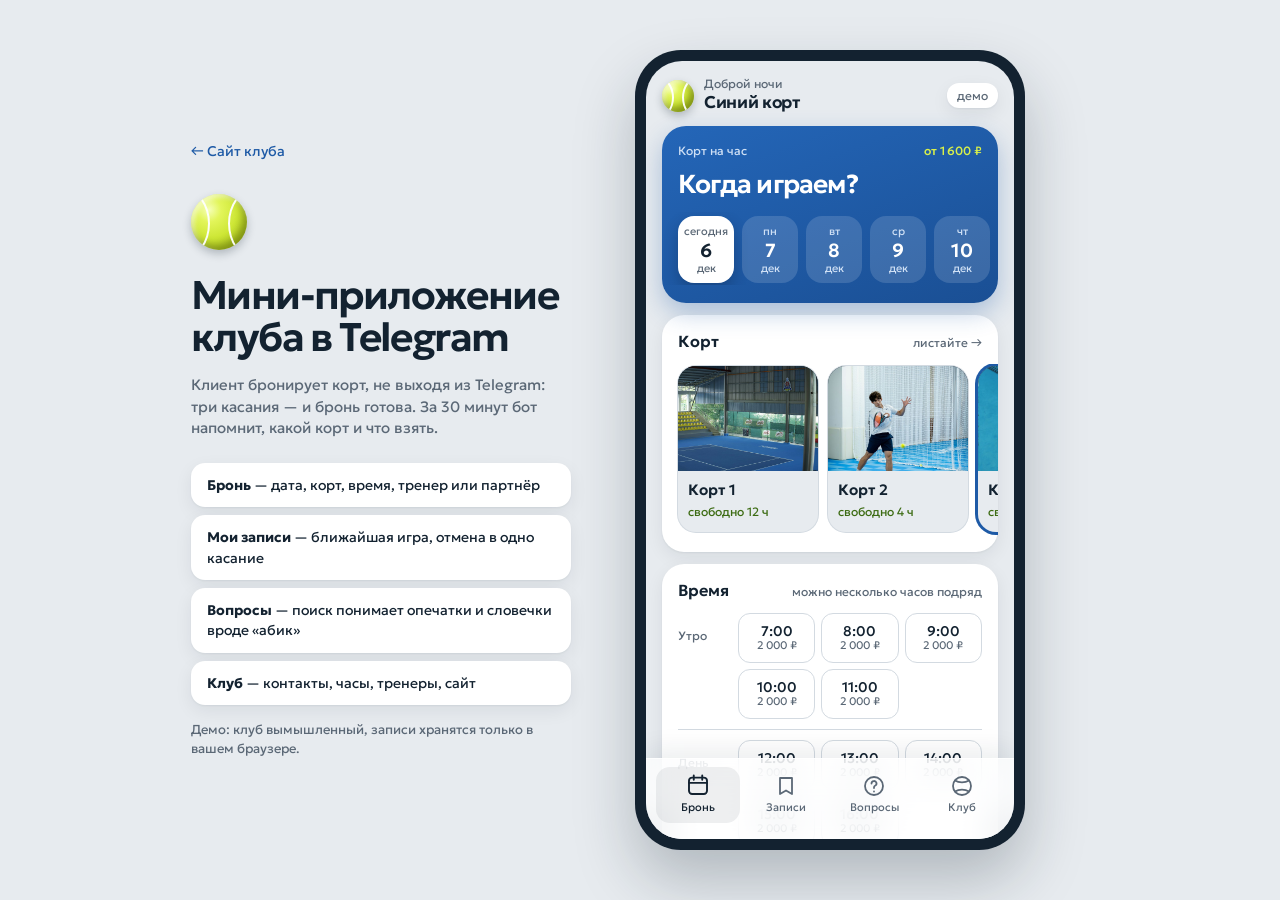
==== app/index.html @ 233acbbf "Мини-приложение: ровные отступы, окна внутри приложения Co-Authored-By: Claude Opus 5.5 <noreply@ant" ====
<!doctype html>
<html lang="ru">
<head>
<meta charset="utf-8">
<meta name="viewport" content="width=device-width, initial-scale=1, viewport-fit=cover">
<title>Синий корт — мини-приложение (демо)</title>
<meta name="description" content="Мини-приложение теннисного клуба в Telegram: бронь корта, мои записи, ответы на вопросы, контакты.">
<link rel="icon" href="../img/favicon.svg" type="image/svg+xml">
<link rel="preconnect" href="https://fonts.googleapis.com"><link rel="preconnect" href="https://fonts.gstatic.com" crossorigin>
<link href="https://fonts.googleapis.com/css2?family=Geologica:wght@300;400;500;600&display=swap" rel="stylesheet">
<link rel="stylesheet" href="app.css?v=4">
<script src="https://telegram.org/js/telegram-web-app.js?59"></script>
</head>
<body>
<aside class="side" aria-label="О мини-приложении">
  <a class="back" href="../index.html">← Сайт клуба</a>
  <i class="tball" aria-hidden="true"></i>
  <h1>Мини-приложение клуба в Telegram</h1>
  <p>Клиент бронирует корт, не выходя из Telegram: три касания — и бронь готова. За 30 минут бот напомнит, какой корт и что взять.</p>
  <ul>
    <li><b>Бронь</b> — дата, корт, время, тренер или партнёр</li>
    <li><b>Мои записи</b> — ближайшая игра, отмена в одно касание</li>
    <li><b>Вопросы</b> — поиск понимает опечатки и словечки вроде «абик»</li>
    <li><b>Клуб</b> — контакты, часы, тренеры, сайт</li>
  </ul>
  <p class="note">Демо: клуб вымышленный, записи хранятся только в вашем браузере.</p>
</aside>

<div class="phone">
  <div class="app" id="app">
    <div class="scroll" id="scroll">
      <header class="top">
        <div class="hi"><i class="tball" aria-hidden="true"></i><div><small id="hello">Добрый день</small><b>Синий корт</b></div></div>
        <span class="demo-tag" id="demoTag">демо</span>
      </header>

      <section class="screen" id="s-book">
        <div class="court-card" id="hero">
          <div class="cc-top"><span class="cc-k">Корт на час</span><span class="cc-v" id="heroPrice"></span></div>
          <h2>Когда играем?</h2>
          <div class="days" id="days"></div>
        </div>
        <div class="block"><div class="bl"><span>Корт</span><span class="bl-r" id="courtNote"></span></div><div class="courts" id="courts"></div></div>
        <div class="block"><div class="bl"><span>Время</span><span class="bl-r">можно несколько часов подряд</span></div><div id="slots"></div></div>
        <div class="block"><div class="bl"><span>Как играем</span></div>
          <div class="seg" id="mode"><button type="button" class="on" data-m="solo">Только корт</button><button type="button" data-m="coach">С тренером</button><button type="button" data-m="partner">Партнёр</button></div>
          <p class="mode-note" id="modeNote"></p>
          <div class="coaches" id="coaches" hidden></div>
        </div>
        <div class="sumbar" id="sumbar"></div>
      </section>

      <section class="screen" id="s-my" hidden>
        <h2 class="h">Мои записи</h2>
        <div id="next"></div>
        <div id="myList"></div>
      </section>

      <section class="screen" id="s-faq" hidden>
        <h2 class="h">Вопросы</h2>
        <label class="search"><svg viewBox="0 0 24 24" aria-hidden="true"><circle cx="10.5" cy="10.5" r="6.5"/><path d="m15.5 15.5 5 5"/></svg><input id="q" type="search" placeholder="Например: абик, душ, ребёнку 6 лет" autocomplete="off" aria-label="Поиск по вопросам"></label>
        <div class="hints" id="hints"></div>
        <div id="answers"></div>
      </section>

      <section class="screen" id="s-club" hidden>
        <div class="club-hero"><img src="../img/hall.jpg" alt="Крытый корт клуба" loading="lazy"><div><b>Синий корт</b><span>4 крытых хардовых корта</span></div></div>
        <div class="open-now" id="openNow"></div>
        <div class="links" id="links"></div>
        <h3 class="sub">Тренеры</h3>
        <div class="crew" id="crew"></div>
        <a class="dev" href="https://t.me/isthisthedaggr" target="_blank" rel="noopener"><i class="tball" aria-hidden="true"></i><span><b>Хотите такое приложение для своего клуба?</b>Сделаю сайт, бота и мини-приложение — @isthisthedaggr</span></a>
      </section>
    </div>

    <nav class="tabs" aria-label="Разделы">
      <button type="button" class="on" data-s="book"><svg viewBox="0 0 24 24"><rect x="3.5" y="5" width="17" height="15.5" rx="3"/><path d="M3.5 10h17M8 3v4M16 3v4"/></svg><span>Бронь</span></button>
      <button type="button" data-s="my"><svg viewBox="0 0 24 24"><path d="M6 4h12v16l-6-3.5L6 20z"/></svg><span>Записи</span><b id="cnt" hidden>0</b></button>
      <button type="button" data-s="faq"><svg viewBox="0 0 24 24"><circle cx="12" cy="12" r="9"/><path d="M9.5 9.5a2.5 2.5 0 1 1 3.5 2.3c-.6.3-1 .9-1 1.6V14M12 17.5v.01"/></svg><span>Вопросы</span></button>
      <button type="button" data-s="club"><svg viewBox="0 0 24 24"><circle cx="12" cy="12" r="9"/><path d="M5 6.5c4 2.5 10 2.5 14 0M5 17.5c4-2.5 10-2.5 14 0"/></svg><span>Клуб</span></button>
    </nav>
  </div>
</div>
<div id="layer"></div>
<script src="../js/data.js?v=25"></script>
<script src="faq.js?v=3"></script>
<script src="app.js?v=4"></script>
</body>
</html>
---- app/app.css ----
/* «Синий корт» — мини-приложение Telegram. Отступы: 8 12 16 24 32 */
:root{--bg:#E7EBEF;--card:#fff;--navy:#132230;--navy2:#1B2E3F;--court:#1E5AA6;--court2:#2C6FC2;--ball:#D8F04A;--mute:#5B6876;--line:#D3DAE1;--hl:#D7E7FB;
  --sh:0 1px 2px rgba(19,34,48,.06),0 6px 18px rgba(19,34,48,.07);--ease:cubic-bezier(.2,.7,.2,1)}
*{box-sizing:border-box;margin:0}
[hidden]{display:none!important}
html,body{height:100%}
body{background:var(--bg);color:var(--navy);font:400 15px/1.45 'Geologica',system-ui,sans-serif;-webkit-font-smoothing:antialiased;-webkit-tap-highlight-color:transparent;overflow:hidden}
button,input{font:inherit;color:inherit}
button{cursor:pointer}
a{color:inherit;text-decoration:none}
:root:not(.kbd) :focus{outline:none}
:focus-visible{outline:2px solid var(--court);outline-offset:2px}

.tball{position:relative;display:inline-block;width:32px;height:32px;border-radius:50%;flex:none;overflow:hidden;
  background:radial-gradient(circle at 32% 28%,#F6FFB8 0,#E2F55A 22%,#CDE635 52%,#A9C21C 82%,#8DA412 100%);
  box-shadow:inset -4px -5px 7px rgba(60,70,0,.38),inset 3px 3px 5px rgba(255,255,255,.6),0 4px 8px rgba(19,34,48,.25)}
.tball:before,.tball:after{content:"";position:absolute;top:-8%;width:84%;height:116%;border:2px solid rgba(255,255,255,.95);border-radius:50%}
.tball:before{left:-58%}.tball:after{right:-58%}

/* каркас: прокручивается середина, панель всегда прижата к низу */
.side{display:none}
.phone{height:100%}
.app{position:relative;display:flex;flex-direction:column;height:100%;max-width:560px;margin:0 auto;background:var(--bg);overflow:hidden}
.scroll{flex:1;overflow-y:auto;overflow-x:hidden;padding:0 16px 120px;scrollbar-width:none;overscroll-behavior:contain}
.scroll::-webkit-scrollbar{display:none}
@media (min-width:860px){
  body{display:flex;justify-content:center;align-items:center;gap:64px;padding:24px;overflow:auto}
  .side{display:block;max-width:380px}
  .side .back{display:block;width:max-content;font-size:14px;color:var(--court);margin-bottom:32px}
  .side .tball{display:block;width:56px;height:56px;margin-bottom:24px}
  .side h1{font:600 40px/1.05 'Geologica';letter-spacing:-.04em}
  .side p{color:var(--mute);margin-top:16px}
  .side ul{list-style:none;padding:0;margin-top:24px;display:grid;gap:8px}
  .side li{background:#fff;border-radius:14px;padding:12px 16px;box-shadow:var(--sh);font-size:14px}
  .side .note{font-size:13px}
  .phone{flex:none;width:390px;height:min(800px,calc(100vh - 48px));border-radius:46px;background:var(--navy);padding:11px;box-shadow:0 30px 60px rgba(19,34,48,.25)}
  .app{border-radius:36px}
}

.top{display:flex;justify-content:space-between;align-items:center;padding:16px 0 12px}
.hi{display:flex;gap:10px;align-items:center}
.hi small{display:block;font-size:12px;color:var(--mute);line-height:1.2}
.hi b{font:600 17px 'Geologica';letter-spacing:-.02em}
.demo-tag{font-size:12px;padding:4px 10px;border-radius:12px;background:#fff;color:var(--mute);box-shadow:var(--sh)}
.h{font:600 28px/1.1 'Geologica';letter-spacing:-.03em;margin:4px 0 16px}
.sub{font:600 18px 'Geologica';margin:24px 0 12px}
.screen{animation:in .35s var(--ease)}
@keyframes in{from{opacity:0;transform:translateY(10px)}to{opacity:1;transform:none}}

/* первая карточка — как корт сверху: синий хард, белые линии */
.court-card{position:relative;overflow:hidden;border-radius:24px;padding:16px 16px 18px;color:#fff;margin-bottom:12px;
  background:linear-gradient(160deg,#2466B8,#1A4F94);box-shadow:0 10px 24px rgba(30,90,166,.3)}
.court-card:before{content:"";position:absolute;inset:10px;border:2px solid rgba(255,255,255,.55);border-radius:6px;pointer-events:none}
.court-card:after{content:"";position:absolute;left:10px;right:10px;top:50%;border-top:2px dashed rgba(255,255,255,.35);pointer-events:none}
.court-card>*{position:relative}
.cc-top{display:flex;justify-content:space-between;align-items:center;padding:4px 6px 0;font-size:12px;color:#CFE0F5}
.cc-v{font-weight:500;color:var(--ball)}
.court-card h2{font:600 26px/1.1 'Geologica';letter-spacing:-.03em;margin:10px 6px 14px}
.days{display:flex;gap:8px;overflow-x:auto;scrollbar-width:none;margin:0 -16px;padding:4px 16px 2px;scroll-snap-type:x mandatory}
.days::-webkit-scrollbar{display:none}
.days button{flex:none;scroll-snap-align:start;width:56px;padding:9px 0;border:0;border-radius:16px;background:rgba(255,255,255,.14);color:#fff;display:flex;flex-direction:column;align-items:center;line-height:1.15;transition:background .25s,color .25s,transform .25s var(--ease)}
.days button small{font-size:11px;color:#CFE0F5}
.days button b{font:600 19px 'Geologica'}
.days button.on{background:#fff;color:var(--navy);box-shadow:0 6px 14px rgba(10,30,60,.3)}.days button.on small{color:var(--mute)}
.days button:active{transform:scale(.94)}

.block{background:var(--card);border-radius:22px;padding:16px;box-shadow:var(--sh);margin-bottom:12px}
.bl{font-size:13px;color:var(--mute);margin-bottom:12px;display:flex;justify-content:space-between;gap:8px;align-items:baseline}
.bl>span:first-child{font:600 16px 'Geologica';color:var(--navy)}
.bl-r{font-size:12px;text-align:right}
.courts{display:flex;gap:10px;overflow-x:auto;scrollbar-width:none;margin:0 -16px;padding:2px 16px 4px;scroll-snap-type:x mandatory}
.courts::-webkit-scrollbar{display:none}
.courts button{flex:0 0 46%;scroll-snap-align:start;position:relative;border:0;padding:0;border-radius:18px;overflow:hidden;background:var(--bg);text-align:left;box-shadow:0 0 0 1px var(--line);transition:box-shadow .25s,transform .25s var(--ease)}
.courts button:active{transform:scale(.97)}
.courts button.on{box-shadow:0 0 0 3px var(--court)}
.courts button[disabled]{opacity:.5}
.courts .ph{display:block;aspect-ratio:4/3;background:#123 center 30%/cover}
.courts .in{display:block;padding:8px 10px 10px}
.courts b{display:block;font-weight:600;font-size:15px}
.courts small{font-size:12px;color:#3C6B12;white-space:nowrap}
.courts button[disabled] small{color:var(--mute)}
.courts .chk{position:absolute;top:8px;right:8px;width:24px;height:24px;border-radius:50%;background:var(--court);color:#fff;display:grid;place-items:center;font-size:13px;opacity:0;transform:scale(.6);transition:opacity .25s,transform .25s var(--ease)}
.courts button.on .chk{opacity:1;transform:none}
/* время: три части дня */
.part{display:grid;grid-template-columns:52px minmax(0,1fr);gap:8px;align-items:start;padding:10px 0;border-top:1px solid var(--line)}
.part:first-child{border-top:0;padding-top:0}
.part>span{font-size:12px;color:var(--mute);padding-top:14px}
.slots{display:grid;grid-template-columns:repeat(3,minmax(0,1fr));gap:6px}
.slots button{height:50px;border:1px solid var(--line);border-radius:12px;background:#fff;display:flex;flex-direction:column;align-items:center;justify-content:center;font-weight:500;font-size:14px;line-height:1.15;transition:background .2s,color .2s,transform .2s var(--ease)}
.slots button small{font-size:11px;font-weight:400;color:var(--mute)}
.slots button:active{transform:scale(.95)}
.slots button.on{background:var(--court);border-color:var(--court);color:#fff}.slots button.on small{color:#D7E1EA}
.slots button[disabled]{background:repeating-linear-gradient(135deg,#EDF0F3 0 5px,#E3E8ED 5px 10px);border-color:transparent;color:#99A4AF}
.slots button[disabled] small{color:#99A4AF}
.empty{padding:16px;border:2px dashed #C3CCD5;border-radius:16px;color:var(--mute);text-align:center;font-size:14px}
.seg{display:flex;gap:4px;padding:4px;background:var(--bg);border-radius:14px}
.seg button{flex:1;min-width:0;border:0;background:none;padding:10px 4px;border-radius:10px;font-size:14px;transition:background .25s,color .25s}
.seg button.on{background:var(--navy);color:#fff}
.mode-note{font-size:13px;color:var(--mute);margin-top:10px}
.coaches{display:grid;gap:8px;margin-top:12px}
.coaches button{display:flex;gap:10px;align-items:center;padding:8px;border:1px solid var(--line);border-radius:14px;background:#fff;text-align:left;transition:border-color .2s,background .2s}
.coaches button.on{border-color:var(--court);background:#EFF4FB}
.coaches .av{width:44px;height:44px;border-radius:50%;background:#123 center 15%/cover;flex:none}
.coaches b{display:block;font-weight:500;font-size:14px}
.coaches small{display:block;font-size:12px;color:var(--mute);line-height:1.3}

/* итог над панелью */
.sumbar{position:sticky;bottom:12px;z-index:4;display:flex;align-items:center;justify-content:space-between;gap:12px;background:var(--navy);color:#fff;border-radius:22px;padding:10px 10px 10px 16px;box-shadow:0 10px 30px rgba(19,34,48,.3);animation:in .3s var(--ease)}
.sumbar small{display:block;font-size:12px;color:#AFC2D4}
.sumbar b{font:600 20px/1.1 'Geologica'}
.sumbar.off{background:#fff;color:var(--mute);box-shadow:var(--sh)}
.sumbar.off b{font-size:15px;font-weight:500;color:var(--navy)}
.btn{display:inline-flex;align-items:center;justify-content:center;gap:10px;min-height:48px;padding:0 20px;border:0;border-radius:30px;font-weight:500;font-size:15px;text-align:center;transition:transform .25s var(--ease),box-shadow .25s}
.btn:active{transform:scale(.96)}
.btn.ball{background:var(--ball);color:var(--navy)}
.btn.navy{background:var(--navy);color:#fff}
.btn.plain{background:var(--bg);color:var(--navy)}
.btn.wide{width:100%}

/* мои записи */
.next{position:relative;overflow:hidden;border-radius:24px;padding:18px;margin-bottom:16px;background:var(--navy);color:#fff}
.next .tball{position:absolute;right:16px;top:16px;width:44px;height:44px}
.next small{color:#AFC2D4;font-size:12px}
.next b{display:block;font:600 34px/1 'Geologica';letter-spacing:-.03em;margin:6px 0 8px;color:var(--ball)}
.next p{font-size:14px;color:#D7E1EA}
.bk{background:#fff;border-radius:20px;padding:16px;box-shadow:var(--sh);margin-bottom:12px;animation:in .35s var(--ease)}
.bk .tag{display:inline-block;font-size:12px;padding:3px 10px;border-radius:10px;background:#E5EEF9;color:var(--court);margin-bottom:6px}
.bk b{display:block;font:600 18px/1.2 'Geologica'}
.bk small{display:block;color:var(--mute);font-size:13px}
.bk .row{display:flex;gap:8px;margin-top:12px;flex-wrap:wrap}
.bk .row .btn{flex:1;min-height:42px;font-size:14px;padding:0 14px}
.rem{display:flex;align-items:center;gap:8px;margin-top:10px;font-size:13px;color:#3C6B12}
.rem:before{content:"";width:8px;height:8px;border-radius:50%;background:#7BC043}

/* вопросы */
.search{display:flex;align-items:center;gap:10px;background:#fff;border-radius:16px;padding:0 14px;box-shadow:var(--sh)}
.search svg{width:20px;height:20px;stroke:var(--mute);fill:none;stroke-width:2;flex:none}
.search input{flex:1;min-width:0;border:0;background:none;padding:14px 0;font-size:16px;outline:none}
.hints{display:flex;flex-wrap:wrap;gap:6px;margin:12px 0}
.hints button{border:0;background:#fff;border-radius:16px;padding:7px 12px;font-size:13px;box-shadow:var(--sh)}
.qa{background:#fff;border-radius:16px;box-shadow:var(--sh);margin-bottom:8px;overflow:hidden;animation:in .3s var(--ease)}
.qa button{width:100%;display:flex;justify-content:space-between;gap:12px;align-items:center;padding:14px 16px;border:0;background:none;text-align:left;font-size:15px;font-weight:500}
.qa button i{width:28px;height:28px;border-radius:50%;background:var(--navy);flex:none;position:relative;transition:transform .35s var(--ease),background .3s}
.qa button i:before,.qa button i:after{content:"";position:absolute;left:9px;right:9px;top:13px;height:2px;background:#fff;border-radius:2px;transition:transform .35s var(--ease)}
.qa button i:after{transform:rotate(90deg)}
.qa.open button i{background:var(--court);transform:rotate(180deg)}.qa.open button i:after{transform:none}
.qa .a{display:grid;grid-template-rows:0fr;transition:grid-template-rows .35s var(--ease)}
.qa.open .a{grid-template-rows:1fr}
.qa .a>div{overflow:hidden}
.qa .a p{padding:0 16px 14px;color:var(--mute);font-size:14px}
.qa mark{background:var(--hl);color:var(--court);border-radius:4px;padding:0 2px}
.found{font-size:13px;color:var(--mute);margin:4px 0 10px}
.cat{font-size:12px;color:var(--mute);margin:16px 0 8px}

/* клуб */
.club-hero{position:relative;border-radius:24px;overflow:hidden;margin:4px 0 12px;aspect-ratio:16/10;background:#123}
.club-hero img{width:100%;height:100%;object-fit:cover;display:block}
.club-hero div{position:absolute;left:0;right:0;bottom:0;padding:40px 16px 14px;background:linear-gradient(transparent,rgba(10,22,34,.85));color:#fff}
.club-hero b{display:block;font:600 24px 'Geologica'}
.club-hero span{font-size:13px;color:#D7E1EA}
.open-now{display:flex;align-items:center;gap:10px;background:#fff;border-radius:16px;padding:12px 14px;box-shadow:var(--sh);margin-bottom:12px;font-size:14px}
.open-now i{width:10px;height:10px;border-radius:50%;background:#7BC043;box-shadow:0 0 0 4px #E3F1D5;flex:none}
.open-now.closed i{background:#E8A33D;box-shadow:0 0 0 4px #FBEBD3}
.links{display:grid;grid-template-columns:1fr 1fr;gap:8px}
.links a,.links button{display:flex;flex-direction:column;gap:8px;align-items:flex-start;padding:14px;border:0;border-radius:18px;background:#fff;box-shadow:var(--sh);text-align:left;font-size:14px;transition:transform .25s var(--ease)}
.links a:active,.links button:active{transform:scale(.97)}
.links svg{width:36px;height:36px;padding:8px;border-radius:12px;background:var(--bg);stroke:var(--court);fill:none;stroke-width:1.8;stroke-linecap:round;stroke-linejoin:round}
.links b{font-weight:500}
.links small{display:block;font-size:12px;color:var(--mute);line-height:1.3}
.links .wide{grid-column:1/-1;flex-direction:row;align-items:center}
.crew{display:flex;gap:10px;overflow-x:auto;scrollbar-width:none;margin:0 -16px;padding:2px 16px 4px}
.crew::-webkit-scrollbar{display:none}
.crew div{flex:0 0 132px;background:#fff;border-radius:18px;overflow:hidden;box-shadow:var(--sh)}
.crew span{display:block;aspect-ratio:1;background:#123 center 15%/cover}
.crew b{display:block;font-size:13px;font-weight:500;padding:8px 10px 0;line-height:1.25}
.crew small{display:block;font-size:11px;color:var(--mute);padding:2px 10px 10px;line-height:1.3}
.dev{display:flex;gap:12px;align-items:center;margin-top:16px;padding:14px;border-radius:18px;background:var(--navy);color:#fff;font-size:13px;color:#D7E1EA}
.dev b{display:block;color:#fff;font-size:14px;font-weight:500;margin-bottom:2px}
.dev .tball{width:40px;height:40px}

/* нижняя панель: стекло, прижата к низу */
.tabs{position:absolute;left:0;right:0;bottom:0;z-index:6;display:flex;gap:4px;padding:8px 10px calc(8px + env(safe-area-inset-bottom));
  background:rgba(255,255,255,.72);-webkit-backdrop-filter:blur(18px) saturate(1.6);backdrop-filter:blur(18px) saturate(1.6);border-top:1px solid rgba(255,255,255,.7);box-shadow:0 -8px 24px rgba(19,34,48,.08)}
.tabs button{position:relative;flex:1;min-width:0;border:0;background:none;display:flex;flex-direction:column;align-items:center;gap:2px;padding:7px 0;border-radius:14px;font-size:11px;color:var(--mute);transition:background .25s,color .25s}
.tabs svg{width:24px;height:24px;stroke:currentColor;fill:none;stroke-width:1.8;stroke-linejoin:round;stroke-linecap:round;transition:transform .3s var(--ease)}
.tabs button.on{color:var(--navy);background:rgba(19,34,48,.07)}
.tabs button.on svg{transform:translateY(-1px) scale(1.06)}
.tabs b{position:absolute;top:2px;left:calc(50% + 6px);min-width:18px;height:18px;padding:0 5px;border-radius:9px;background:var(--court);color:#fff;font-size:11px;display:grid;place-items:center}
@media (min-width:860px){.tabs{padding-bottom:16px}}
@supports not ((backdrop-filter:blur(1px)) or (-webkit-backdrop-filter:blur(1px))){.tabs{background:#fff}}
.sumbar{bottom:12px}
.scroll{padding-bottom:96px}

/* окна снизу, как в Telegram */
.sheet{position:fixed;inset:0;z-index:20;background:rgba(10,22,34,.5);display:flex;align-items:flex-end;justify-content:center;animation:fade .25s}
@keyframes fade{from{opacity:0}}
.sheet-box{position:relative;width:100%;max-width:560px;background:#fff;border-radius:24px 24px 0 0;padding:20px 16px calc(20px + env(safe-area-inset-bottom));animation:up .35s var(--ease);max-height:90vh;overflow:auto}
@keyframes up{from{transform:translateY(100%)}}
.sheet-box:before{content:"";display:block;width:40px;height:4px;border-radius:2px;background:var(--line);margin:-8px auto 16px}
.sheet-x{position:absolute;right:12px;top:12px;width:34px;height:34px;border-radius:50%;border:0;background:var(--bg);font-size:20px;line-height:1}
.sheet-box h3{font:600 22px/1.15 'Geologica';letter-spacing:-.02em;margin-bottom:8px;padding-right:40px}
.sheet-box p{color:var(--mute);margin-bottom:16px}
.sheet-box .btns{display:grid;gap:8px}
.sheet-box .field{display:block;margin-bottom:12px}
.sheet-box .field span{display:block;font-size:13px;color:var(--mute);margin-bottom:4px}
.sheet-box input{width:100%;padding:13px 14px;border-radius:14px;border:1px solid var(--line);font-size:16px}
.sheet-box input:focus{outline:0;border-color:var(--court)}
.sheet-box .e{display:block;color:#C63D2F;font-size:13px;margin-top:4px;font-style:normal}
.sheet-box ul{list-style:none;padding:0;margin-bottom:16px}
.sheet-box li{display:flex;justify-content:space-between;gap:12px;padding:8px 0;border-top:1px solid var(--line);font-size:14px}
.sheet-box li span:last-child{text-align:right;font-weight:500}
.chat{background:#DCE6EE url("data:image/svg+xml,%3Csvg xmlns='http://www.w3.org/2000/svg' width='40' height='40'%3E%3Ccircle cx='20' cy='20' r='1.5' fill='%23c5d2dd'/%3E%3C/svg%3E");border-radius:16px;padding:16px;margin-bottom:16px}
.msg{max-width:88%;background:#fff;border-radius:16px 16px 16px 4px;padding:10px 12px;font-size:14px;box-shadow:0 1px 1px rgba(0,0,0,.08)}
.msg b{display:block;color:var(--court);font-size:13px;margin-bottom:2px}
.msg time{display:block;text-align:right;font-size:11px;color:#8A97A3;margin-top:4px}
.msg .kb{display:flex;gap:4px;margin-top:8px}
.msg .kb span{flex:1;text-align:center;font-size:13px;padding:7px 4px;border-radius:8px;background:#EEF3F7;color:var(--court)}
.toast{position:fixed;left:50%;bottom:96px;transform:translateX(-50%);z-index:30;background:var(--navy);color:#fff;padding:12px 18px;border-radius:24px;font-size:14px;max-width:calc(100% - 32px);animation:fade .25s;box-shadow:0 10px 30px rgba(19,34,48,.3)}
@media (max-width:340px){.scroll{padding-left:12px;padding-right:12px}.court-card h2,.h{font-size:22px}.seg button{font-size:12px}.courts button{flex-basis:62%}.part{grid-template-columns:1fr}.part>span{padding-top:0}.tabs button{font-size:10px}}
.court-card .days{padding:4px 26px 2px}
.sumbar.off{position:static;box-shadow:none;background:transparent;padding:4px 4px 0}

/* v4: без рамки на карточке, ровные отступы, окна внутри телефона */
.court-card:before,.court-card:after{display:none}
.cc-top{padding:0}
.court-card h2{margin:10px 0 14px}
.court-card .days,.days{margin:0 -16px;padding:4px 16px 2px;scroll-padding-inline:16px}
.courts{scroll-padding-inline:16px}
.crew{scroll-padding-inline:16px}
.sumbar{margin:0}
.sheet{position:absolute}
.toast{position:absolute}
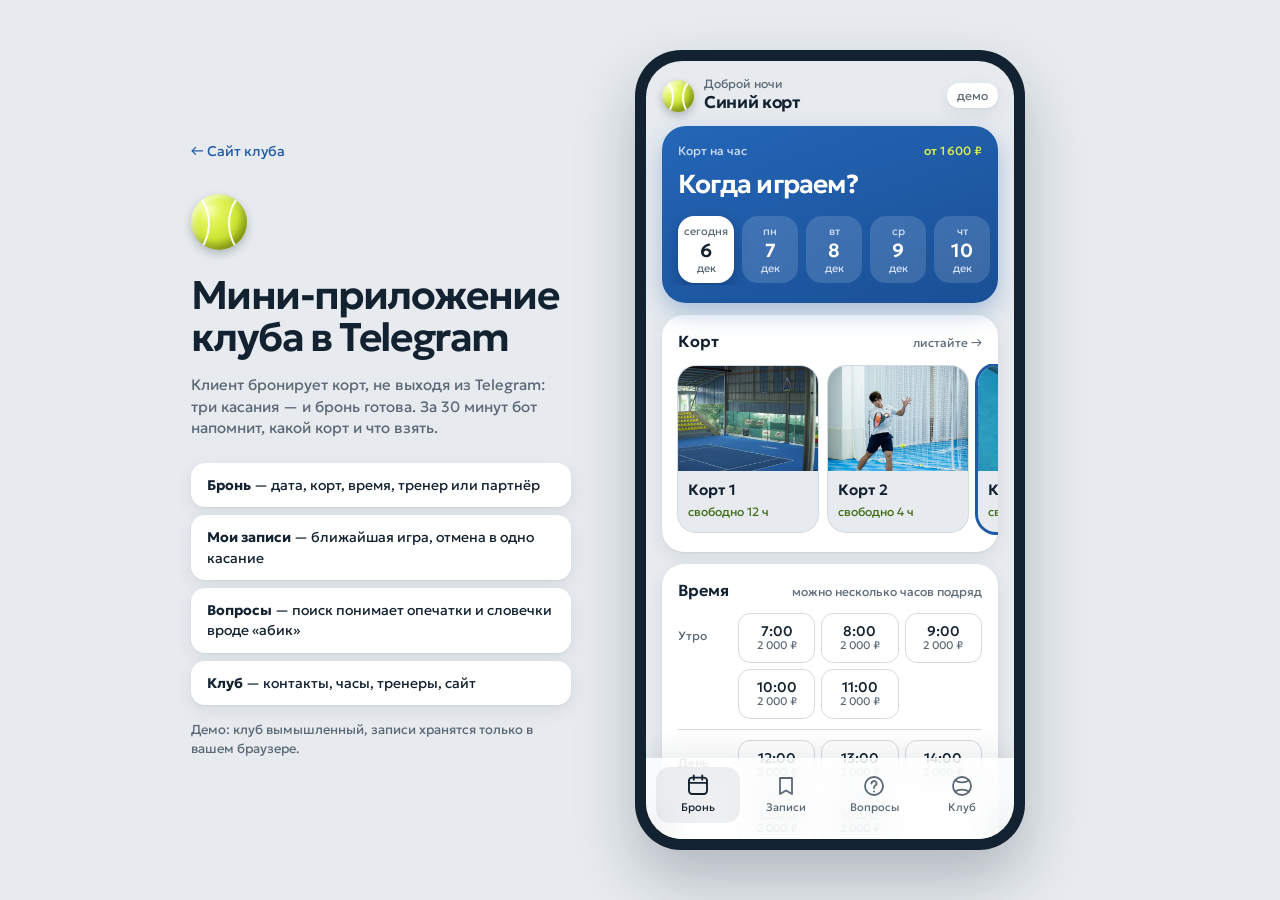
==== commit 990c1413: "Кнопки на планшете по размеру текста Co-Authored-By: Claude Opus 5.5 <noreply@anthropic.com>" ====
--- a/app/index.html
+++ b/app/index.html
@@ -8,7 +8,7 @@
 <link rel="icon" href="../img/favicon.svg" type="image/svg+xml">
 <link rel="preconnect" href="https://fonts.googleapis.com"><link rel="preconnect" href="https://fonts.gstatic.com" crossorigin>
 <link href="https://fonts.googleapis.com/css2?family=Geologica:wght@300;400;500;600&display=swap" rel="stylesheet">
-<link rel="stylesheet" href="app.css?v=4">
+<link rel="stylesheet" href="app.css?v=6">
 <script src="https://telegram.org/js/telegram-web-app.js?59"></script>
 </head>
 <body>
@@ -82,8 +82,8 @@
   </div>
 </div>
 <div id="layer"></div>
-<script src="../js/data.js?v=25"></script>
+<script src="../js/data.js?v=28"></script>
 <script src="faq.js?v=3"></script>
-<script src="app.js?v=4"></script>
+<script src="app.js?v=5"></script>
 </body>
 </html>
--- a/app/app.css
+++ b/app/app.css
@@ -230,3 +230,6 @@
 .sumbar{margin:0}
 .sheet{position:absolute}
 .toast{position:absolute}
+/* итог прижат к панели */
+.scroll{padding-bottom:calc(var(--tabh,70px) + 10px)}
+.sumbar{bottom:0}
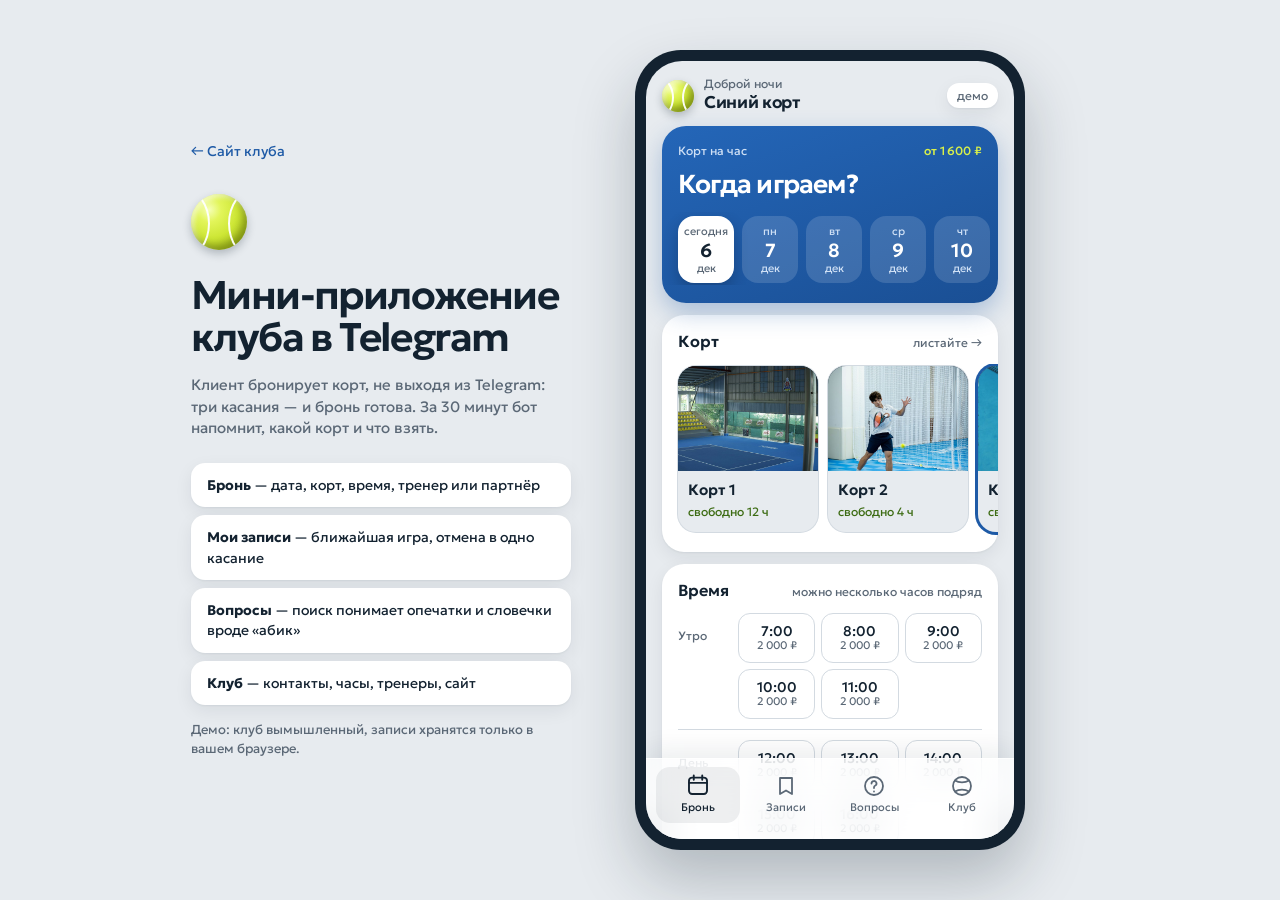
==== commit 4af2e089: "Вход через Telegram на сайте: общие записи сайта и бота, автообновление Co-Authored-By: Claude Opus " ====
--- a/app/index.html
+++ b/app/index.html
@@ -8,7 +8,7 @@
 <link rel="icon" href="../img/favicon.svg" type="image/svg+xml">
 <link rel="preconnect" href="https://fonts.googleapis.com"><link rel="preconnect" href="https://fonts.gstatic.com" crossorigin>
 <link href="https://fonts.googleapis.com/css2?family=Geologica:wght@300;400;500;600&display=swap" rel="stylesheet">
-<link rel="stylesheet" href="app.css?v=6">
+<link rel="stylesheet" href="app.css?v=7">
 <script src="https://telegram.org/js/telegram-web-app.js?59"></script>
 </head>
 <body>
@@ -82,8 +82,8 @@
   </div>
 </div>
 <div id="layer"></div>
-<script src="../js/data.js?v=28"></script>
+<script src="../js/data.js?v=30"></script>
 <script src="faq.js?v=3"></script>
-<script src="app.js?v=5"></script>
+<script src="app.js?v=8"></script>
 </body>
 </html>
--- a/app/app.css
+++ b/app/app.css
@@ -233,3 +233,5 @@
 /* итог прижат к панели */
 .scroll{padding-bottom:calc(var(--tabh,70px) + 10px)}
 .sumbar{bottom:0}
+.qa .qt{flex:1;min-width:0}
+.qa mark{padding:0 1px;border-radius:3px;box-decoration-break:clone;-webkit-box-decoration-break:clone}
